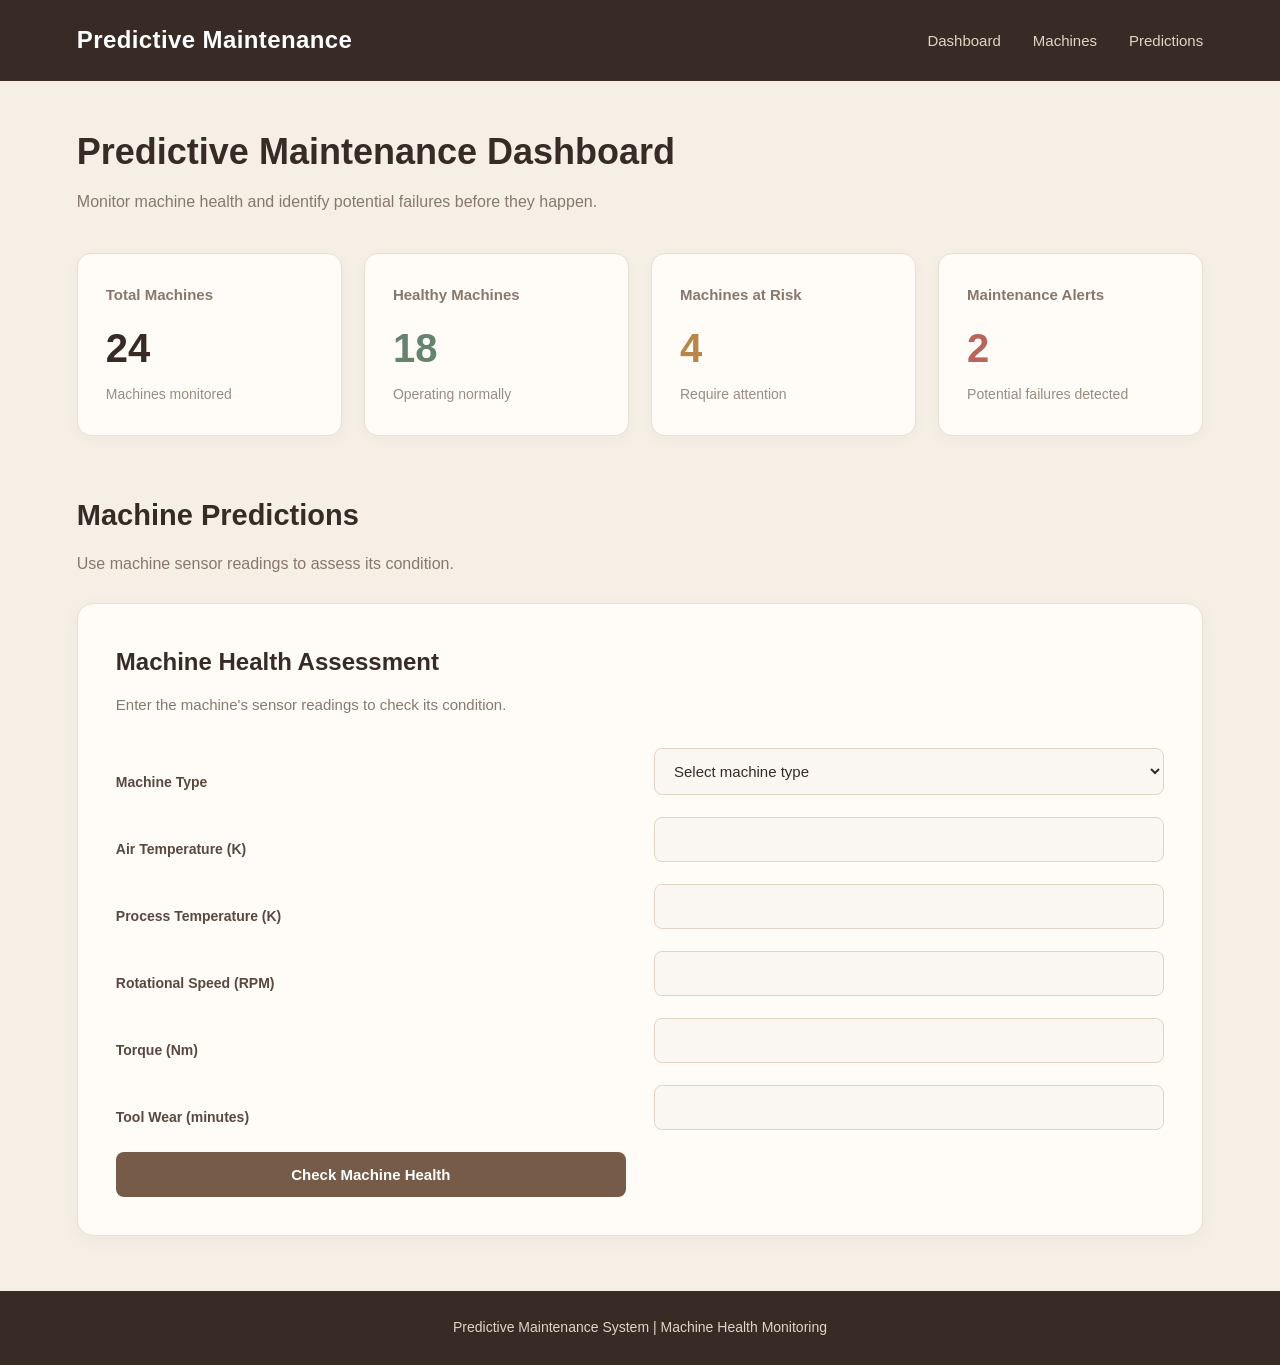
==== Frontend/index.html @ ac49d3b2 "Add frontend and backend integration" ====
<!DOCTYPE html>
<html lang="en">
<head>
    <meta charset="UTF-8">
    <meta name="viewport" content="width=device-width, initial-scale=1.0">
    <title>Predictive Maintenance System</title>
    <link rel="stylesheet" href="style.css">
</head>
<body>

    <!-- Navigation bar -->
    <nav class="navbar">
        <div class="logo">Predictive Maintenance</div>
        <ul class="nav-links">
            <li><a href="#dashboard">Dashboard</a></li>
            <li><a href="#machines">Machines</a></li>
            <li><a href="#prediction">Predictions</a></li>
        </ul>
    </nav>

    <!-- Main dashboard -->
    <main class="container" id="dashboard">

        <section class="welcome">
            <h1>Predictive Maintenance Dashboard</h1>
            <p>Monitor machine health and identify potential failures before they happen.</p>
        </section>

        <!-- Overview cards -->
        <section class="stats" id="machines">

            <div class="card">
                <h3>Total Machines</h3>
                <p class="number">24</p>
                <span>Machines monitored</span>
            </div>

            <div class="card">
                <h3>Healthy Machines</h3>
                <p class="number healthy">18</p>
                <span>Operating normally</span>
            </div>

            <div class="card">
                <h3>Machines at Risk</h3>
                <p class="number warning">4</p>
                <span>Require attention</span>
            </div>

            <div class="card">
                <h3>Maintenance Alerts</h3>
                <p class="number danger">2</p>
                <span>Potential failures detected</span>
            </div>

        </section>

        <!-- Prediction section -->
        <section class="prediction-section" id="prediction">
            <h2>Machine Predictions</h2>
            <p>Use machine sensor readings to assess its condition.</p>

            <div class="prediction-box">
                <h3>Machine Health Assessment</h3>
                <p>Enter the machine's sensor readings to check its condition.</p>

                <form id="predictionForm">

                    <!-- Machine Type -->
                    <label for="machineType">Machine Type</label>
                    <select id="machineType" name="machineType" required>
                        <option value="">Select machine type</option>
                        <option value="L">L - Low</option>
                        <option value="M">M - Medium</option>
                        <option value="H">H - High</option>
                    </select>

                    <!-- Sensor readings -->
                    <label for="airTemperature">Air Temperature (K)</label>
                    <input type="number" id="airTemperature" name="airTemperature" step="any" required>

                    <label for="processTemperature">Process Temperature (K)</label>
                    <input type="number" id="processTemperature" name="processTemperature" step="any" required>

                    <label for="rotationalSpeed">Rotational Speed (RPM)</label>
                    <input type="number" id="rotationalSpeed" name="rotationalSpeed" step="any" required>

                    <label for="torque">Torque (Nm)</label>
                    <input type="number" id="torque" name="torque" step="any" required>

                    <label for="toolWear">Tool Wear (minutes)</label>
                    <input type="number" id="toolWear" name="toolWear" step="any" required>

                    <button type="submit">Check Machine Health</button>

                </form>

                <!-- Display prediction here only once -->
                <div id="predictionResult" aria-live="polite"></div>

            </div>
        </section>

    </main>

    <footer>
        <p>Predictive Maintenance System | Machine Health Monitoring</p>
    </footer>

    <script src="script.js"></script>
</body>
</html>
---- Frontend/style.css ----
/* =========================================
   1. GLOBAL STYLING
========================================= */

* {
    margin: 0;
    padding: 0;
    box-sizing: border-box;
}

html {
    scroll-behavior: smooth;
}

body {
    font-family: "Segoe UI", Arial, sans-serif;
    background-color: #F5EFE6;
    color: #382B25;
    line-height: 1.7;
}

/* =========================================
   2. NAVIGATION BAR
========================================= */

.navbar {
    background-color: #382B25;
    color: #FFFFFF;
    padding: 20px 6%;
    display: flex;
    justify-content: space-between;
    align-items: center;
    flex-wrap: wrap;
    gap: 15px;
}

.logo {
    font-size: 24px;
    font-weight: 650;
    letter-spacing: 0.4px;
}

.nav-links {
    list-style: none;
    display: flex;
    align-items: center;
    gap: 32px;
}

.nav-links a {
    color: #E2D4C2;
    text-decoration: none;
    font-size: 15px;
    font-weight: 500;
    transition: color 0.25s ease;
}

.nav-links a:hover {
    color: #C5A47E;
}

/* =========================================
   3. MAIN CONTAINER
========================================= */

.container {
    width: 88%;
    max-width: 1500px;
    margin: 48px auto;
}

/* =========================================
   4. WELCOME SECTION
========================================= */

.welcome {
    margin-bottom: 38px;
}

.welcome h1 {
    font-size: 36px;
    font-weight: 700;
    line-height: 1.3;
    margin-bottom: 12px;
    color: #382B25;
}

.welcome p {
    font-size: 16px;
    color: #88786B;
}

/* =========================================
   5. DASHBOARD STATISTICS CARDS
========================================= */

.stats {
    display: grid;
    grid-template-columns: repeat(4, minmax(0, 1fr));
    gap: 22px;
    margin-bottom: 55px;
}

.card {
    background-color: #FFFCF8;
    padding: 28px;
    border-radius: 14px;
    border: 1px solid #E9DFD2;
    box-shadow: 0 4px 15px rgba(56, 43, 37, 0.035);
    transition: transform 0.25s ease,
                box-shadow 0.25s ease;
}

.card:hover {
    transform: translateY(-3px);
    box-shadow: 0 9px 22px rgba(56, 43, 37, 0.08);
}

.card h3 {
    font-size: 15px;
    font-weight: 600;
    color: #88786B;
    margin-bottom: 15px;
}

.number {
    font-size: 40px;
    font-weight: 700;
    line-height: 1.3;
    margin-bottom: 9px;
    color: #382B25;
}

.card span {
    display: block;
    font-size: 14px;
    color: #9A8B7E;
}

.healthy {
    color: #66836C;
}

.warning {
    color: #B78648;
}

.danger {
    color: #B7655D;
}

/* =========================================
   6. MACHINE PREDICTION SECTION
========================================= */

.prediction-section {
    margin-top: 38px;
}

.prediction-section h2 {
    font-size: 29px;
    font-weight: 700;
    margin-bottom: 10px;
    color: #382B25;
}

.prediction-section > p {
    font-size: 16px;
    color: #88786B;
    margin-bottom: 25px;
}

/* =========================================
   7. MACHINE HEALTH ASSESSMENT BOX
========================================= */

.prediction-box {
    background-color: #FFFCF8;
    padding: 38px;
    border-radius: 16px;
    margin-top: 25px;
    border: 1px solid #E9DFD2;
    box-shadow: 0 5px 20px rgba(56, 43, 37, 0.04);
}

.prediction-box h3 {
    font-size: 24px;
    font-weight: 650;
    color: #382B25;
    margin-bottom: 10px;
}

.prediction-box > p {
    font-size: 15px;
    color: #88786B;
    margin-bottom: 30px;
}

/* =========================================
   8. SENSOR INPUT FORM
========================================= */

#predictionForm {
    display: grid;
    grid-template-columns: repeat(2, minmax(0, 1fr));
    gap: 22px 28px;
    align-items: end;
}

#predictionForm label {
    display: flex;
    flex-direction: column;
    gap: 9px;
    font-size: 14px;
    font-weight: 600;
    color: #59483D;
}

#predictionForm input,
#predictionForm select {
    width: 100%;
    min-width: 0;
    padding: 13px 15px;
    border: 1px solid #E2D4C2;
    border-radius: 8px;
    font-size: 15px;
    font-family: inherit;
    color: #382B25;
    background-color: #FAF7F2;
    transition: border-color 0.2s ease,
                box-shadow 0.2s ease,
                background-color 0.2s ease;
}

#predictionForm input:focus,
#predictionForm select:focus {
    outline: none;
    border-color: #B9956D;
    background-color: #FFFFFF;
    box-shadow: 0 0 0 3px rgba(197, 164, 126, 0.18);
}

#predictionForm input::placeholder {
    color: #B1A397;
}

/* =========================================
   9. SUBMIT BUTTON
========================================= */

#predictionForm button {
    width: 100%;
    padding: 14px 20px;
    border: none;
    border-radius: 8px;
    background-color: #765B49;
    color: #FFFFFF;
    font-size: 15px;
    font-weight: 600;
    font-family: inherit;
    cursor: pointer;
    transition: background-color 0.25s ease,
                transform 0.25s ease;
}

#predictionForm button:hover {
    background-color: #594333;
    transform: translateY(-2px);
}

#predictionForm button:active {
    transform: translateY(0);
}

#predictionForm button:disabled {
    background-color: #B5A89C;
    cursor: not-allowed;
    transform: none;
}

/* =========================================
   10. PREDICTION RESULT
========================================= */

#predictionResult {
    margin-top: 25px;
    padding: 20px;
    border-radius: 10px;
    font-size: 15px;
    line-height: 1.8;
    overflow-wrap: anywhere;
}

#predictionResult:empty {
    display: none;
}

/* =========================================
   11. MACHINE TABLES
========================================= */

.table-container {
    width: 100%;
    overflow-x: auto;
    margin-top: 25px;
    border-radius: 10px;
}

table {
    width: 100%;
    border-collapse: collapse;
    background-color: #FFFCF8;
}

th,
td {
    padding: 15px;
    text-align: left;
    border-bottom: 1px solid #E9DFD2;
}

th {
    background-color: #EDE3D7;
    color: #59483D;
    font-weight: 600;
}

tr:hover {
    background-color: #FAF7F2;
}

/* =========================================
   12. FOOTER
========================================= */

footer {
    text-align: center;
    padding: 25px;
    margin-top: 55px;
    background-color: #382B25;
    color: #E2D4C2;
}

footer p {
    font-size: 14px;
}

/* =========================================
   13. TABLET RESPONSIVENESS
========================================= */

@media (max-width: 1000px) {

    .container {
        width: 92%;
    }

    .stats {
        grid-template-columns: repeat(2, minmax(0, 1fr));
    }

    .welcome h1 {
        font-size: 32px;
    }

    .prediction-box {
        padding: 30px;
    }
}

/* =========================================
   14. MOBILE RESPONSIVENESS
========================================= */

@media (max-width: 600px) {

    .navbar {
        flex-direction: column;
        align-items: flex-start;
        padding: 20px 5%;
    }

    .logo {
        font-size: 21px;
    }

    .nav-links {
        flex-wrap: wrap;
        gap: 16px;
    }

    .container {
        width: 92%;
        margin: 28px auto;
    }

    .welcome h1 {
        font-size: 27px;
    }

    .welcome p,
    .prediction-section > p {
        font-size: 15px;
    }

    .stats {
        grid-template-columns: 1fr;
        gap: 17px;
    }

    .card {
        padding: 24px;
    }

    .number {
        font-size: 36px;
    }

    .prediction-section h2 {
        font-size: 25px;
    }

    .prediction-box {
        padding: 22px;
    }

    .prediction-box h3 {
        font-size: 21px;
    }

    #predictionForm {
        grid-template-columns: 1fr;
        gap: 19px;
    }

    #predictionForm button {
        padding: 14px;
    }

    th,
    td {
        padding: 10px;
        font-size: 13px;
    }
}
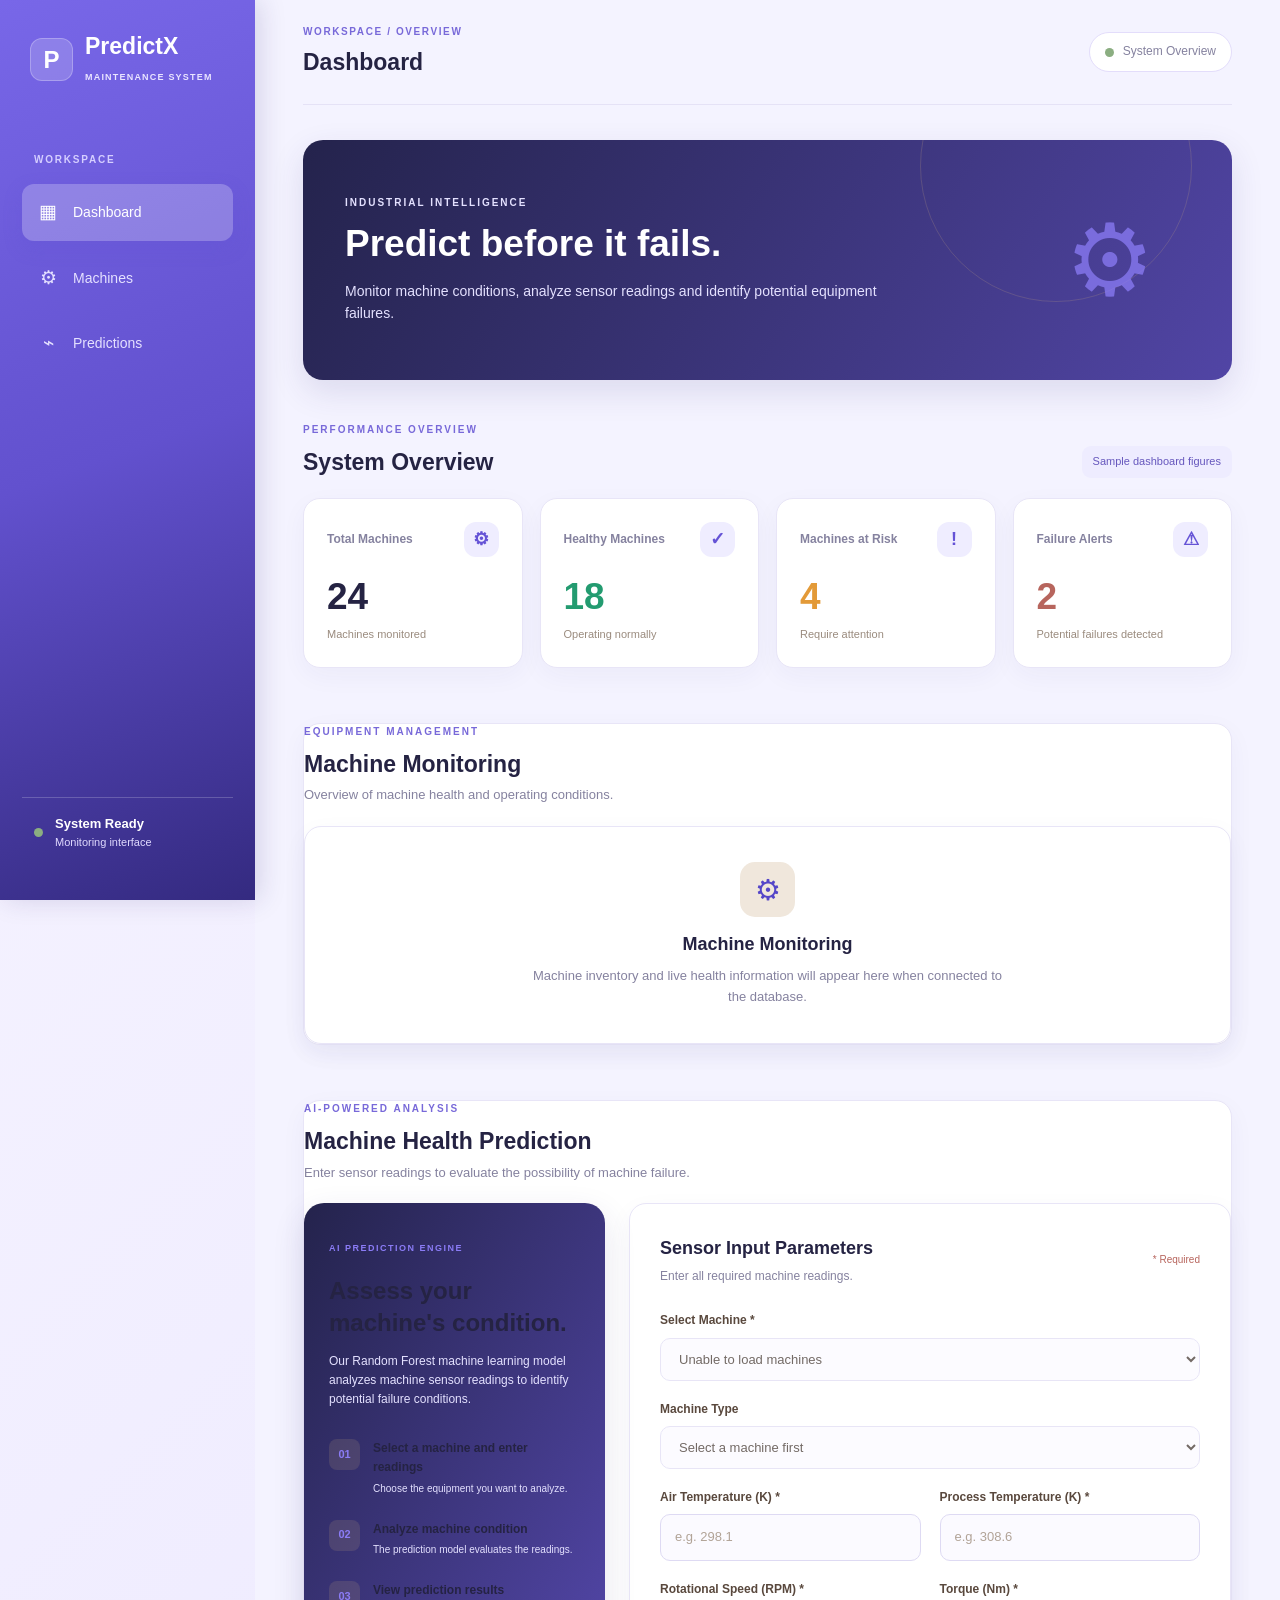
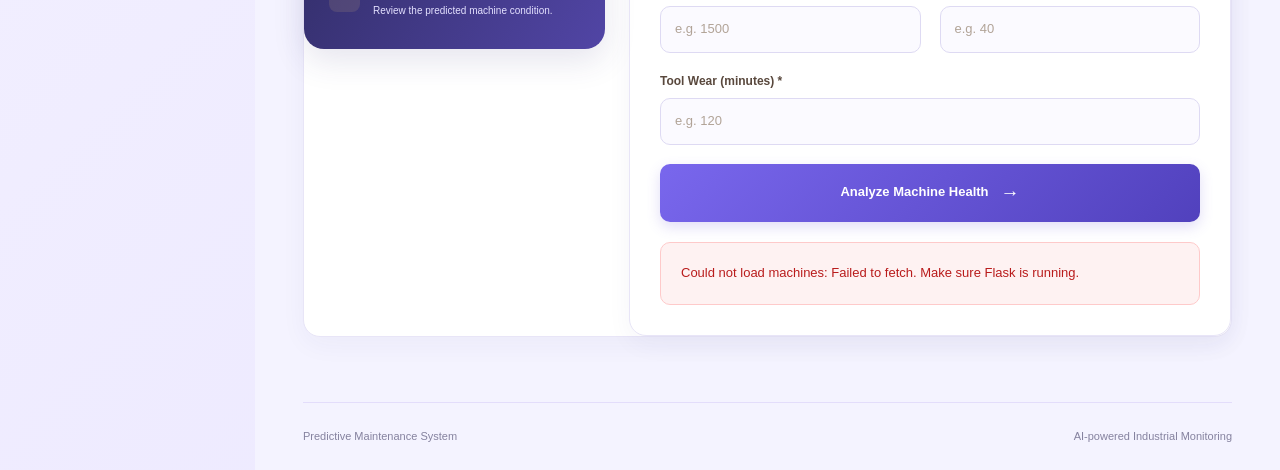
==== commit dfdaafda: "Update frontend and backend functionality" ====
--- a/Frontend/index.html
+++ b/Frontend/index.html
@@ -4,110 +4,319 @@
 <head>
     <meta charset="UTF-8">
     <meta name="viewport" content="width=device-width, initial-scale=1.0">
-    <title>Predictive Maintenance System</title>
+    <title>PredictX Maintenance | Industrial Intelligence</title>
     <link rel="stylesheet" href="style.css">
 </head>
 <body>
 
-    <!-- Navigation bar -->
-    <nav class="navbar">
-        <div class="logo">Predictive Maintenance</div>
-        <ul class="nav-links">
-            <li><a href="#dashboard">Dashboard</a></li>
-            <li><a href="#machines">Machines</a></li>
-            <li><a href="#prediction">Predictions</a></li>
-        </ul>
-    </nav>
-
-    <!-- Main dashboard -->
-    <main class="container" id="dashboard">
-
-        <section class="welcome">
-            <h1>Predictive Maintenance Dashboard</h1>
-            <p>Monitor machine health and identify potential failures before they happen.</p>
+<div class="app-layout">
+
+    <!-- Sidebar -->
+    <aside class="sidebar">
+        <div class="logo">
+            <span class="logo-icon">P</span>
+            <div>
+                <h2>PredictX</h2>
+                <span>MAINTENANCE SYSTEM</span>
+            </div>
+        </div>
+
+        <p class="menu-label">WORKSPACE</p>
+
+        <nav class="sidebar-nav">
+            <a href="index.html" class="nav-item active">
+                <span>▦</span> Dashboard
+            </a>
+            <a href="machines.html" class="nav-item">
+                <span>⚙</span> Machines
+            </a>
+            <a href="predictions.html" class="nav-item">
+                <span>⌁</span> Predictions
+            </a>
+        </nav>
+
+        <div class="sidebar-bottom">
+            <div class="system-status">
+                <span class="status-dot"></span>
+                <div>
+                    <strong>System Ready</strong>
+                    <small>Monitoring interface</small>
+                </div>
+            </div>
+        </div>
+    </aside>
+
+    <!-- Main content -->
+    <main class="main-content">
+
+        <!-- Top bar -->
+        <header class="topbar">
+            <div>
+                <p class="breadcrumb">WORKSPACE / OVERVIEW</p>
+                <h2>Dashboard</h2>
+            </div>
+            <div class="topbar-right">
+                <span class="live-indicator">
+                    <span class="status-dot"></span>
+                    System Overview
+                </span>
+            </div>
+        </header>
+
+        <!-- Dashboard -->
+        <section class="dashboard-section" id="dashboard">
+
+            <div class="welcome">
+                <div>
+                    <p class="eyebrow">INDUSTRIAL INTELLIGENCE</p>
+                    <h1>Predict before it fails.</h1>
+                    <p>
+                        Monitor machine conditions, analyze sensor readings
+                        and identify potential equipment failures.
+                    </p>
+                </div>
+                <div class="welcome-icon">⚙</div>
+            </div>
+
+            <!-- Statistics -->
+            <div class="section-heading">
+                <div>
+                    <p class="eyebrow">PERFORMANCE OVERVIEW</p>
+                    <h2>System Overview</h2>
+                </div>
+                <span class="data-note">Sample dashboard figures</span>
+            </div>
+
+            <div class="stats-grid">
+
+                <div class="stat-card">
+                    <div class="stat-top">
+                        <span>Total Machines</span>
+                        <span class="stat-icon">⚙</span>
+                    </div>
+                    <h3 class="number">24</h3>
+                    <p>Machines monitored</p>
+                </div>
+
+                <div class="stat-card">
+                    <div class="stat-top">
+                        <span>Healthy Machines</span>
+                        <span class="stat-icon healthy-icon">✓</span>
+                    </div>
+                    <h3 class="number healthy">18</h3>
+                    <p>Operating normally</p>
+                </div>
+
+                <div class="stat-card">
+                    <div class="stat-top">
+                        <span>Machines at Risk</span>
+                        <span class="stat-icon warning-icon">!</span>
+                    </div>
+                    <h3 class="number warning">4</h3>
+                    <p>Require attention</p>
+                </div>
+
+                <div class="stat-card">
+                    <div class="stat-top">
+                        <span>Failure Alerts</span>
+                        <span class="stat-icon danger-icon">⚠</span>
+                    </div>
+                    <h3 class="number danger">2</h3>
+                    <p>Potential failures detected</p>
+                </div>
+
+            </div>
         </section>
 
-        <!-- Overview cards -->
-        <section class="stats" id="machines">
-
-            <div class="card">
-                <h3>Total Machines</h3>
-                <p class="number">24</p>
-                <span>Machines monitored</span>
-            </div>
-
-            <div class="card">
-                <h3>Healthy Machines</h3>
-                <p class="number healthy">18</p>
-                <span>Operating normally</span>
-            </div>
-
-            <div class="card">
-                <h3>Machines at Risk</h3>
-                <p class="number warning">4</p>
-                <span>Require attention</span>
-            </div>
-
-            <div class="card">
-                <h3>Maintenance Alerts</h3>
-                <p class="number danger">2</p>
-                <span>Potential failures detected</span>
+        <!-- Machines -->
+        <section class="content-section" id="machines">
+
+            <div class="section-heading">
+                <div>
+                    <p class="eyebrow">EQUIPMENT MANAGEMENT</p>
+                    <h2>Machine Monitoring</h2>
+                    <p class="section-description">
+                        Overview of machine health and operating conditions.
+                    </p>
+                </div>
+            </div>
+
+            <div class="machine-panel">
+                <div class="machine-placeholder">
+                    <span class="machine-symbol">⚙</span>
+                    <h3>Machine Monitoring</h3>
+                    <p>
+                        Machine inventory and live health information
+                        will appear here when connected to the database.
+                    </p>
+                </div>
             </div>
 
         </section>
 
-        <!-- Prediction section -->
-        <section class="prediction-section" id="prediction">
-            <h2>Machine Predictions</h2>
-            <p>Use machine sensor readings to assess its condition.</p>
-
-            <div class="prediction-box">
-                <h3>Machine Health Assessment</h3>
-                <p>Enter the machine's sensor readings to check its condition.</p>
-
-                <form id="predictionForm">
-
-                    <!-- Machine Type -->
-                    <label for="machineType">Machine Type</label>
-                    <select id="machineType" name="machineType" required>
-                        <option value="">Select machine type</option>
-                        <option value="L">L - Low</option>
-                        <option value="M">M - Medium</option>
-                        <option value="H">H - High</option>
-                    </select>
-
-                    <!-- Sensor readings -->
-                    <label for="airTemperature">Air Temperature (K)</label>
-                    <input type="number" id="airTemperature" name="airTemperature" step="any" required>
-
-                    <label for="processTemperature">Process Temperature (K)</label>
-                    <input type="number" id="processTemperature" name="processTemperature" step="any" required>
-
-                    <label for="rotationalSpeed">Rotational Speed (RPM)</label>
-                    <input type="number" id="rotationalSpeed" name="rotationalSpeed" step="any" required>
-
-                    <label for="torque">Torque (Nm)</label>
-                    <input type="number" id="torque" name="torque" step="any" required>
-
-                    <label for="toolWear">Tool Wear (minutes)</label>
-                    <input type="number" id="toolWear" name="toolWear" step="any" required>
-
-                    <button type="submit">Check Machine Health</button>
-
-                </form>
-
-                <!-- Display prediction here only once -->
-                <div id="predictionResult" aria-live="polite"></div>
-
+        <!-- Predictions -->
+        <section class="content-section" id="prediction">
+
+            <div class="section-heading">
+                <div>
+                    <p class="eyebrow">AI-POWERED ANALYSIS</p>
+                    <h2>Machine Health Prediction</h2>
+                    <p class="section-description">
+                        Enter sensor readings to evaluate the possibility
+                        of machine failure.
+                    </p>
+                </div>
+            </div>
+
+            <div class="prediction-layout">
+
+                <div class="prediction-info">
+                    <span class="ai-label">AI PREDICTION ENGINE</span>
+                    <h3>Assess your machine's condition.</h3>
+                    <p>
+                        Our Random Forest machine learning model analyzes
+                        machine sensor readings to identify potential
+                        failure conditions.
+                    </p>
+
+                    <div class="info-point">
+                        <span>01</span>
+                        <div>
+                            <strong>Select a machine and enter readings</strong>
+                            <p>Choose the equipment you want to analyze.</p>
+                        </div>
+                    </div>
+
+                    <div class="info-point">
+                        <span>02</span>
+                        <div>
+                            <strong>Analyze machine condition</strong>
+                            <p>The prediction model evaluates the readings.</p>
+                        </div>
+                    </div>
+
+                    <div class="info-point">
+                        <span>03</span>
+                        <div>
+                            <strong>View prediction results</strong>
+                            <p>Review the predicted machine condition.</p>
+                        </div>
+                    </div>
+                </div>
+
+                <div class="prediction-box">
+
+                    <div class="form-heading">
+                        <div>
+                            <h3>Sensor Input Parameters</h3>
+                            <p>Enter all required machine readings.</p>
+                        </div>
+                        <span class="required-label">* Required</span>
+                    </div>
+
+                    <form id="predictionForm">
+
+                        <!-- NEW: Machine selection -->
+                        <div class="form-group">
+                            <label for="machineId">Select Machine *</label>
+                            <select id="machineId" name="machineId" required>
+                                <option value="">Loading machines...</option>
+                            </select>
+                        </div>
+
+                        <!-- Machine type is set automatically -->
+                        <div class="form-group">
+                            <label for="machineType">Machine Type</label>
+                            <select id="machineType" name="machineType" disabled required>
+                                <option value="">Select a machine first</option>
+                                <option value="L">L - Low</option>
+                                <option value="M">M - Medium</option>
+                                <option value="H">H - High</option>
+                            </select>
+                        </div>
+
+                        <div class="form-grid">
+
+                            <div class="form-group">
+                                <label for="airTemperature">
+                                    Air Temperature (K) *
+                                </label>
+                                <input type="number"
+                                    id="airTemperature"
+                                    name="airTemperature"
+                                    step="any"
+                                    placeholder="e.g. 298.1"
+                                    required>
+                            </div>
+
+                            <div class="form-group">
+                                <label for="processTemperature">
+                                    Process Temperature (K) *
+                                </label>
+                                <input type="number"
+                                    id="processTemperature"
+                                    name="processTemperature"
+                                    step="any"
+                                    placeholder="e.g. 308.6"
+                                    required>
+                            </div>
+
+                            <div class="form-group">
+                                <label for="rotationalSpeed">
+                                    Rotational Speed (RPM) *
+                                </label>
+                                <input type="number"
+                                    id="rotationalSpeed"
+                                    name="rotationalSpeed"
+                                    step="any"
+                                    placeholder="e.g. 1500"
+                                    required>
+                            </div>
+
+                            <div class="form-group">
+                                <label for="torque">Torque (Nm) *</label>
+                                <input type="number"
+                                    id="torque"
+                                    name="torque"
+                                    step="any"
+                                    placeholder="e.g. 40"
+                                    required>
+                            </div>
+
+                            <div class="form-group full-width">
+                                <label for="toolWear">Tool Wear (minutes) *</label>
+                                <input type="number"
+                                    id="toolWear"
+                                    name="toolWear"
+                                    step="any"
+                                    placeholder="e.g. 120"
+                                    required>
+                            </div>
+
+                        </div>
+
+                        <button type="submit" id="predictButton">
+                            Analyze Machine Health
+                            <span>→</span>
+                        </button>
+
+                    </form>
+
+                    <div id="predictionResult" aria-live="polite"></div>
+
+                </div>
             </div>
         </section>
 
+        <!-- Footer -->
+        <footer class="footer">
+            <p>Predictive Maintenance System</p>
+            <span>AI-powered Industrial Monitoring</span>
+        </footer>
+
     </main>
-
-    <footer>
-        <p>Predictive Maintenance System | Machine Health Monitoring</p>
-    </footer>
-
-    <script src="script.js"></script>
+</div>
+
+<script src="script.js"></script>
 </body>
 </html>
--- a/Frontend/style.css
+++ b/Frontend/style.css
@@ -1,8 +1,23 @@
-
 
 /* =========================================
    1. GLOBAL STYLING
 ========================================= */
+
+:root {
+    --chocolate: #382B25;
+    --coffee: #765B49;
+    --coffee-dark: #594333;
+    --gold: #C5A47E;
+    --cream: #F5EFE6;
+    --white: #FFFCF8;
+    --sand: #E2D4C2;
+    --muted: #88786B;
+    --green: #66836C;
+    --orange: #B78648;
+    --red: #B7655D;
+    --border: #E9DFD2;
+    --shadow: 0 8px 28px rgba(56, 43, 37, 0.055);
+}
 
 * {
     margin: 0;
@@ -12,262 +27,613 @@
 
 html {
     scroll-behavior: smooth;
+    scroll-padding-top: 30px;
 }
 
 body {
     font-family: "Segoe UI", Arial, sans-serif;
-    background-color: #F5EFE6;
-    color: #382B25;
-    line-height: 1.7;
-}
-
-/* =========================================
-   2. NAVIGATION BAR
-========================================= */
-
-.navbar {
-    background-color: #382B25;
-    color: #FFFFFF;
-    padding: 20px 6%;
+    background: var(--cream);
+    color: var(--chocolate);
+    line-height: 1.6;
+}
+
+a {
+    text-decoration: none;
+    color: inherit;
+}
+
+button, input, select {
+    font: inherit;
+}
+
+/* =========================================
+   2. MAIN APPLICATION LAYOUT
+========================================= */
+
+.app-layout {
+    min-height: 100vh;
+    display: flex;
+}
+
+/* =========================================
+   3. SIDEBAR
+========================================= */
+
+.sidebar {
+    width: 255px;
+    min-width: 255px;
+    min-height: 100vh;
+    background: var(--chocolate);
+    color: white;
+    padding: 32px 22px;
+    display: flex;
+    flex-direction: column;
+    position: sticky;
+    top: 0;
+    height: 100vh;
+}
+
+.logo {
+    display: flex;
+    align-items: center;
+    gap: 12px;
+    padding: 0 8px;
+    margin-bottom: 65px;
+}
+
+.logo-icon {
+    width: 43px;
+    height: 43px;
+    display: grid;
+    place-items: center;
+    background: var(--gold);
+    color: var(--chocolate);
+    border-radius: 12px;
+    font-size: 24px;
+    font-weight: 800;
+}
+
+.logo h2 {
+    font-size: 19px;
+    line-height: 1.3;
+}
+
+.logo div > span {
+    font-size: 9px;
+    letter-spacing: 1.3px;
+    color: #C8B8A7;
+}
+
+.menu-label {
+    font-size: 10px;
+    letter-spacing: 1.8px;
+    color: #A99989;
+    font-weight: 700;
+    padding: 0 12px;
+    margin-bottom: 16px;
+}
+
+.sidebar-nav {
+    display: flex;
+    flex-direction: column;
+    gap: 9px;
+}
+
+.nav-item {
+    display: flex;
+    align-items: center;
+    gap: 14px;
+    padding: 13px 15px;
+    border-radius: 9px;
+    color: #D7C9BB;
+    font-size: 14px;
+    transition: 0.25s ease;
+}
+
+.nav-item span {
+    font-size: 19px;
+    width: 22px;
+    text-align: center;
+}
+
+.nav-item:hover,
+.nav-item.active {
+    background: rgba(197, 164, 126, 0.17);
+    color: #E5C69E;
+}
+
+.sidebar-bottom {
+    margin-top: auto;
+}
+
+.system-status {
+    display: flex;
+    align-items: center;
+    gap: 12px;
+    padding: 16px 12px;
+    border-top: 1px solid rgba(255,255,255,0.12);
+}
+
+.system-status strong {
+    display: block;
+    font-size: 13px;
+}
+
+.system-status small {
+    display: block;
+    color: #B5A495;
+    font-size: 11px;
+}
+
+.status-dot {
+    display: inline-block;
+    width: 9px;
+    height: 9px;
+    background: #8BAE81;
+    border-radius: 50%;
+    flex-shrink: 0;
+}
+
+/* =========================================
+   4. MAIN CONTENT
+========================================= */
+
+.main-content {
+    flex: 1;
+    min-width: 0;
+    padding: 0 48px;
+}
+
+.topbar {
+    min-height: 105px;
     display: flex;
     justify-content: space-between;
     align-items: center;
-    flex-wrap: wrap;
+    border-bottom: 1px solid var(--border);
+    margin-bottom: 35px;
+}
+
+.breadcrumb {
+    font-size: 10px;
+    letter-spacing: 1.6px;
+    color: var(--muted);
+    font-weight: 700;
+    margin-bottom: 4px;
+}
+
+.topbar h2 {
+    font-size: 23px;
+}
+
+.topbar-right {
+    display: flex;
+    align-items: center;
+}
+
+.live-indicator {
+    display: flex;
+    align-items: center;
+    gap: 9px;
+    background: var(--white);
+    border: 1px solid var(--border);
+    padding: 9px 15px;
+    border-radius: 30px;
+    font-size: 12px;
+    color: var(--muted);
+}
+
+/* =========================================
+   5. WELCOME SECTION
+========================================= */
+
+.welcome {
+    background: linear-gradient(115deg, #382B25, #604938);
+    color: white;
+    border-radius: 17px;
+    padding: 40px 42px;
+    display: flex;
+    justify-content: space-between;
+    align-items: center;
+    min-height: 205px;
+    margin-bottom: 42px;
+    position: relative;
+    overflow: hidden;
+}
+
+.welcome::after {
+    content: "";
+    position: absolute;
+    width: 270px;
+    height: 270px;
+    border: 1px solid rgba(197,164,126,0.22);
+    border-radius: 50%;
+    right: 40px;
+    top: -110px;
+}
+
+.eyebrow {
+    font-size: 10px;
+    letter-spacing: 2px;
+    font-weight: 700;
+    color: var(--gold);
+    margin-bottom: 10px;
+}
+
+.welcome h1 {
+    font-size: clamp(27px, 3vw, 37px);
+    line-height: 1.25;
+    margin-bottom: 12px;
+}
+
+.welcome p:not(.eyebrow) {
+    color: #D6C8B9;
+    font-size: 14px;
+    max-width: 560px;
+}
+
+.welcome-icon {
+    font-size: 100px;
+    color: var(--gold);
+    opacity: 0.75;
+    padding: 0 35px;
+    position: relative;
+    z-index: 1;
+}
+
+/* =========================================
+   6. SECTION HEADINGS
+========================================= */
+
+.section-heading {
+    display: flex;
+    justify-content: space-between;
+    align-items: flex-end;
     gap: 15px;
-}
-
-.logo {
-    font-size: 24px;
-    font-weight: 650;
-    letter-spacing: 0.4px;
-}
-
-.nav-links {
-    list-style: none;
-    display: flex;
-    align-items: center;
-    gap: 32px;
-}
-
-.nav-links a {
-    color: #E2D4C2;
-    text-decoration: none;
-    font-size: 15px;
-    font-weight: 500;
-    transition: color 0.25s ease;
-}
-
-.nav-links a:hover {
-    color: #C5A47E;
-}
-
-/* =========================================
-   3. MAIN CONTAINER
-========================================= */
-
-.container {
-    width: 88%;
-    max-width: 1500px;
-    margin: 48px auto;
-}
-
-/* =========================================
-   4. WELCOME SECTION
-========================================= */
-
-.welcome {
-    margin-bottom: 38px;
-}
-
-.welcome h1 {
-    font-size: 36px;
-    font-weight: 700;
+    margin-bottom: 20px;
+}
+
+.section-heading h2 {
+    font-size: 23px;
     line-height: 1.3;
-    margin-bottom: 12px;
-    color: #382B25;
-}
-
-.welcome p {
-    font-size: 16px;
-    color: #88786B;
-}
-
-/* =========================================
-   5. DASHBOARD STATISTICS CARDS
-========================================= */
-
-.stats {
+}
+
+.data-note {
+    color: var(--muted);
+    font-size: 11px;
+    background: #EDE3D7;
+    padding: 7px 11px;
+    border-radius: 6px;
+}
+
+/* =========================================
+   7. STATISTICS CARDS
+========================================= */
+
+.stats-grid {
     display: grid;
     grid-template-columns: repeat(4, minmax(0, 1fr));
-    gap: 22px;
-    margin-bottom: 55px;
-}
-
-.card {
-    background-color: #FFFCF8;
-    padding: 28px;
+    gap: 17px;
+}
+
+.stat-card {
+    background: var(--white);
+    border: 1px solid var(--border);
+    border-radius: 13px;
+    padding: 23px;
+    box-shadow: var(--shadow);
+    transition: transform 0.25s ease, box-shadow 0.25s ease;
+}
+
+.stat-card:hover {
+    transform: translateY(-4px);
+    box-shadow: 0 12px 28px rgba(56,43,37,0.09);
+}
+
+.stat-top {
+    display: flex;
+    justify-content: space-between;
+    align-items: center;
+    gap: 8px;
+    font-size: 12px;
+    color: var(--muted);
+    font-weight: 600;
+}
+
+.stat-icon {
+    width: 35px;
+    height: 35px;
+    display: grid;
+    place-items: center;
+    background: #F0E7DC;
+    color: var(--coffee);
+    border-radius: 9px;
+    font-size: 18px;
+}
+
+.healthy-icon {
+    color: var(--green);
+    background: #EAF0E8;
+}
+
+.warning-icon {
+    color: var(--orange);
+    background: #F6EEDF;
+}
+
+.danger-icon {
+    color: var(--red);
+    background: #F6E9E6;
+}
+
+.stat-card .number {
+    font-size: 37px;
+    line-height: 1.3;
+    margin: 16px 0 5px;
+    font-weight: 750;
+}
+
+.stat-card > p {
+    font-size: 11px;
+    color: #9A8B7E;
+}
+
+.healthy {
+    color: var(--green);
+}
+
+.warning {
+    color: var(--orange);
+}
+
+.danger {
+    color: var(--red);
+}
+
+/* =========================================
+   8. CONTENT SECTIONS
+========================================= */
+
+.content-section {
+    margin-top: 55px;
+    scroll-margin-top: 30px;
+}
+
+.section-description {
+    color: var(--muted);
+    font-size: 13px;
+    margin-top: 6px;
+}
+
+/* =========================================
+   9. MACHINE MONITORING
+========================================= */
+
+.machine-panel {
+    background: var(--white);
+    border: 1px solid var(--border);
     border-radius: 14px;
-    border: 1px solid #E9DFD2;
-    box-shadow: 0 4px 15px rgba(56, 43, 37, 0.035);
-    transition: transform 0.25s ease,
-                box-shadow 0.25s ease;
-}
-
-.card:hover {
-    transform: translateY(-3px);
-    box-shadow: 0 9px 22px rgba(56, 43, 37, 0.08);
-}
-
-.card h3 {
-    font-size: 15px;
-    font-weight: 600;
-    color: #88786B;
-    margin-bottom: 15px;
-}
-
-.number {
-    font-size: 40px;
+    min-height: 210px;
+    padding: 35px;
+    box-shadow: var(--shadow);
+}
+
+.machine-placeholder {
+    text-align: center;
+    max-width: 470px;
+    margin: auto;
+}
+
+.machine-symbol {
+    display: inline-grid;
+    place-items: center;
+    width: 55px;
+    height: 55px;
+    border-radius: 15px;
+    background: #F0E7DC;
+    color: var(--coffee);
+    font-size: 29px;
+    margin-bottom: 13px;
+}
+
+.machine-placeholder h3 {
+    font-size: 18px;
+    margin-bottom: 7px;
+}
+
+.machine-placeholder p {
+    font-size: 13px;
+    color: var(--muted);
+}
+
+/* =========================================
+   10. PREDICTION LAYOUT
+========================================= */
+
+.prediction-layout {
+    display: grid;
+    grid-template-columns: minmax(230px, 0.75fr) minmax(0, 1.5fr);
+    gap: 24px;
+    align-items: start;
+}
+
+.prediction-info {
+    background: var(--chocolate);
+    color: white;
+    padding: 30px 25px;
+    border-radius: 14px;
+    position: sticky;
+    top: 25px;
+}
+
+.ai-label {
+    color: var(--gold);
+    font-size: 9px;
     font-weight: 700;
-    line-height: 1.3;
-    margin-bottom: 9px;
-    color: #382B25;
-}
-
-.card span {
+    letter-spacing: 1.5px;
+}
+
+.prediction-info h3 {
+    font-size: 24px;
+    line-height: 1.35;
+    margin: 16px 0 12px;
+}
+
+.prediction-info > p {
+    font-size: 12px;
+    color: #C8B8A7;
+    margin-bottom: 30px;
+}
+
+.info-point {
+    display: flex;
+    gap: 13px;
+    margin-top: 23px;
+    align-items: flex-start;
+}
+
+.info-point > span {
+    min-width: 31px;
+    height: 31px;
+    display: grid;
+    place-items: center;
+    border-radius: 8px;
+    background: rgba(197,164,126,0.17);
+    color: var(--gold);
+    font-size: 11px;
+    font-weight: 700;
+}
+
+.info-point strong {
+    font-size: 12px;
     display: block;
-    font-size: 14px;
-    color: #9A8B7E;
-}
-
-.healthy {
-    color: #66836C;
-}
-
-.warning {
-    color: #B78648;
-}
-
-.danger {
-    color: #B7655D;
-}
-
-/* =========================================
-   6. MACHINE PREDICTION SECTION
-========================================= */
-
-.prediction-section {
-    margin-top: 38px;
-}
-
-.prediction-section h2 {
-    font-size: 29px;
-    font-weight: 700;
-    margin-bottom: 10px;
-    color: #382B25;
-}
-
-.prediction-section > p {
-    font-size: 16px;
-    color: #88786B;
+}
+
+.info-point p {
+    color: #BDAE9E;
+    font-size: 10px;
+    margin-top: 3px;
+}
+
+/* =========================================
+   11. PREDICTION FORM BOX
+========================================= */
+
+.prediction-box {
+    background: var(--white);
+    border: 1px solid var(--border);
+    padding: 30px;
+    border-radius: 14px;
+    box-shadow: var(--shadow);
+    min-width: 0;
+}
+
+.form-heading {
+    display: flex;
+    justify-content: space-between;
+    align-items: center;
+    gap: 10px;
     margin-bottom: 25px;
 }
 
-/* =========================================
-   7. MACHINE HEALTH ASSESSMENT BOX
-========================================= */
-
-.prediction-box {
-    background-color: #FFFCF8;
-    padding: 38px;
-    border-radius: 16px;
-    margin-top: 25px;
-    border: 1px solid #E9DFD2;
-    box-shadow: 0 5px 20px rgba(56, 43, 37, 0.04);
-}
-
-.prediction-box h3 {
-    font-size: 24px;
+.form-heading h3 {
+    font-size: 18px;
+}
+
+.form-heading p {
+    color: var(--muted);
+    font-size: 12px;
+    margin-top: 4px;
+}
+
+.required-label {
+    color: var(--red);
+    font-size: 10px;
+    white-space: nowrap;
+}
+
+/* =========================================
+   12. FORM INPUTS
+========================================= */
+
+#predictionForm {
+    display: flex;
+    flex-direction: column;
+    gap: 19px;
+}
+
+.form-group {
+    display: flex;
+    flex-direction: column;
+    gap: 7px;
+    min-width: 0;
+}
+
+.form-group label {
+    font-size: 12px;
     font-weight: 650;
-    color: #382B25;
-    margin-bottom: 10px;
-}
-
-.prediction-box > p {
-    font-size: 15px;
-    color: #88786B;
-    margin-bottom: 30px;
-}
-
-/* =========================================
-   8. SENSOR INPUT FORM
-========================================= */
-
-#predictionForm {
+    color: #59483D;
+}
+
+.form-group input,
+.form-group select {
+    width: 100%;
+    min-width: 0;
+    padding: 12px 14px;
+    border: 1px solid var(--sand);
+    border-radius: 8px;
+    background: #FAF7F2;
+    color: var(--chocolate);
+    font-size: 13px;
+    outline: none;
+    transition: 0.2s ease;
+}
+
+.form-group input:focus,
+.form-group select:focus {
+    border-color: var(--gold);
+    background: white;
+    box-shadow: 0 0 0 3px rgba(197,164,126,0.16);
+}
+
+.form-group input::placeholder {
+    color: #B1A397;
+}
+
+.form-grid {
     display: grid;
     grid-template-columns: repeat(2, minmax(0, 1fr));
-    gap: 22px 28px;
-    align-items: end;
-}
-
-#predictionForm label {
-    display: flex;
-    flex-direction: column;
-    gap: 9px;
-    font-size: 14px;
-    font-weight: 600;
-    color: #59483D;
-}
-
-#predictionForm input,
-#predictionForm select {
-    width: 100%;
-    min-width: 0;
-    padding: 13px 15px;
-    border: 1px solid #E2D4C2;
-    border-radius: 8px;
-    font-size: 15px;
-    font-family: inherit;
-    color: #382B25;
-    background-color: #FAF7F2;
-    transition: border-color 0.2s ease,
-                box-shadow 0.2s ease,
-                background-color 0.2s ease;
-}
-
-#predictionForm input:focus,
-#predictionForm select:focus {
-    outline: none;
-    border-color: #B9956D;
-    background-color: #FFFFFF;
-    box-shadow: 0 0 0 3px rgba(197, 164, 126, 0.18);
-}
-
-#predictionForm input::placeholder {
-    color: #B1A397;
-}
-
-/* =========================================
-   9. SUBMIT BUTTON
+    gap: 19px;
+}
+
+.full-width {
+    grid-column: 1 / -1;
+}
+
+/* =========================================
+   13. SUBMIT BUTTON
 ========================================= */
 
 #predictionForm button {
     width: 100%;
+    display: flex;
+    justify-content: center;
+    align-items: center;
+    gap: 12px;
     padding: 14px 20px;
     border: none;
     border-radius: 8px;
-    background-color: #765B49;
-    color: #FFFFFF;
-    font-size: 15px;
-    font-weight: 600;
-    font-family: inherit;
+    background: var(--coffee);
+    color: white;
+    font-weight: 650;
+    font-size: 13px;
     cursor: pointer;
-    transition: background-color 0.25s ease,
-                transform 0.25s ease;
+    transition: 0.25s ease;
 }
 
 #predictionForm button:hover {
-    background-color: #594333;
+    background: var(--coffee-dark);
     transform: translateY(-2px);
+    box-shadow: 0 6px 15px rgba(89,67,51,0.18);
 }
 
 #predictionForm button:active {
@@ -275,20 +641,25 @@
 }
 
 #predictionForm button:disabled {
-    background-color: #B5A89C;
+    background: #B5A89C;
     cursor: not-allowed;
     transform: none;
-}
-
-/* =========================================
-   10. PREDICTION RESULT
+    box-shadow: none;
+}
+
+#predictionForm button span {
+    font-size: 19px;
+}
+
+/* =========================================
+   14. PREDICTION RESULT
 ========================================= */
 
 #predictionResult {
-    margin-top: 25px;
-    padding: 20px;
-    border-radius: 10px;
-    font-size: 15px;
+    margin-top: 22px;
+    padding: 18px;
+    border-radius: 9px;
+    font-size: 13px;
     line-height: 1.8;
     overflow-wrap: anywhere;
 }
@@ -298,7 +669,7 @@
 }
 
 /* =========================================
-   11. MACHINE TABLES
+   15. TABLES
 ========================================= */
 
 .table-container {
@@ -311,137 +682,898 @@
 table {
     width: 100%;
     border-collapse: collapse;
-    background-color: #FFFCF8;
-}
-
-th,
-td {
-    padding: 15px;
+    background: var(--white);
+}
+
+th, td {
+    padding: 14px;
     text-align: left;
-    border-bottom: 1px solid #E9DFD2;
+    border-bottom: 1px solid var(--border);
+    font-size: 13px;
 }
 
 th {
-    background-color: #EDE3D7;
+    background: #EDE3D7;
     color: #59483D;
-    font-weight: 600;
+    font-weight: 650;
 }
 
 tr:hover {
-    background-color: #FAF7F2;
-}
-
-/* =========================================
-   12. FOOTER
-========================================= */
-
-footer {
-    text-align: center;
-    padding: 25px;
-    margin-top: 55px;
-    background-color: #382B25;
-    color: #E2D4C2;
-}
-
-footer p {
-    font-size: 14px;
-}
-
-/* =========================================
-   13. TABLET RESPONSIVENESS
-========================================= */
-
-@media (max-width: 1000px) {
-
-    .container {
-        width: 92%;
-    }
-
-    .stats {
+    background: #FAF7F2;
+}
+
+/* =========================================
+   16. FOOTER
+========================================= */
+
+.footer {
+    display: flex;
+    justify-content: space-between;
+    align-items: center;
+    gap: 15px;
+    border-top: 1px solid var(--border);
+    padding: 25px 0;
+    margin-top: 65px;
+    color: var(--muted);
+    font-size: 11px;
+}
+
+/* =========================================
+   17. TABLET RESPONSIVENESS
+========================================= */
+
+@media (max-width: 1150px) {
+    .sidebar {
+        width: 220px;
+        min-width: 220px;
+    }
+
+    .main-content {
+        padding: 0 28px;
+    }
+
+    .stats-grid {
         grid-template-columns: repeat(2, minmax(0, 1fr));
     }
 
+    .prediction-layout {
+        grid-template-columns: 1fr;
+    }
+
+    .prediction-info {
+        position: static;
+    }
+}
+
+/* =========================================
+   18. MOBILE RESPONSIVENESS
+========================================= */
+
+@media (max-width: 700px) {
+    .app-layout {
+        flex-direction: column;
+    }
+
+    .sidebar {
+        width: 100%;
+        min-width: 0;
+        min-height: auto;
+        height: auto;
+        position: relative;
+        padding: 18px;
+    }
+
+    .logo {
+        margin-bottom: 18px;
+    }
+
+    .menu-label,
+    .sidebar-bottom {
+        display: none;
+    }
+
+    .sidebar-nav {
+        flex-direction: row;
+        gap: 6px;
+        overflow-x: auto;
+    }
+
+    .nav-item {
+        padding: 10px;
+        font-size: 11px;
+        white-space: nowrap;
+        gap: 6px;
+    }
+
+    .nav-item span {
+        font-size: 15px;
+    }
+
+    .main-content {
+        padding: 0 18px;
+    }
+
+    .topbar {
+        min-height: 85px;
+        margin-bottom: 23px;
+    }
+
+    .topbar h2 {
+        font-size: 19px;
+    }
+
+    .live-indicator {
+        font-size: 10px;
+        padding: 7px 10px;
+    }
+
+    .welcome {
+        padding: 28px 23px;
+        min-height: 180px;
+    }
+
     .welcome h1 {
+        font-size: 27px;
+    }
+
+    .welcome p:not(.eyebrow) {
+        font-size: 12px;
+    }
+
+    .welcome-icon {
+        display: none;
+    }
+
+    .stats-grid {
+        grid-template-columns: 1fr;
+        gap: 13px;
+    }
+
+    .stat-card {
+        padding: 19px;
+    }
+
+    .stat-card .number {
         font-size: 32px;
+        margin: 9px 0 3px;
+    }
+
+    .section-heading h2 {
+        font-size: 20px;
+    }
+
+    .data-note {
+        font-size: 9px;
+    }
+
+    .content-section {
+        margin-top: 40px;
     }
 
     .prediction-box {
-        padding: 30px;
-    }
-}
-
-/* =========================================
-   14. MOBILE RESPONSIVENESS
-========================================= */
-
-@media (max-width: 600px) {
-
-    .navbar {
+        padding: 20px;
+    }
+
+    .form-grid {
+        grid-template-columns: 1fr;
+    }
+
+    .full-width {
+        grid-column: auto;
+    }
+
+    .form-heading {
+        align-items: flex-start;
+    }
+
+    .prediction-info {
+        padding: 23px;
+    }
+
+    .footer {
         flex-direction: column;
         align-items: flex-start;
-        padding: 20px 5%;
-    }
-
-    .logo {
-        font-size: 21px;
-    }
-
-    .nav-links {
-        flex-wrap: wrap;
-        gap: 16px;
-    }
-
-    .container {
-        width: 92%;
-        margin: 28px auto;
+        gap: 5px;
+        margin-top: 40px;
+    }
+}
+
+@media (max-width: 380px) {
+    .main-content {
+        padding: 0 12px;
     }
 
     .welcome h1 {
-        font-size: 27px;
-    }
-
-    .welcome p,
-    .prediction-section > p {
-        font-size: 15px;
-    }
-
-    .stats {
+        font-size: 24px;
+    }
+
+    .nav-item {
+        font-size: 10px;
+    }
+
+    .prediction-box {
+        padding: 15px;
+    }
+}
+
+/* =====================================
+   MACHINES PAGE - INTERACTIVE UI
+===================================== */
+
+.demo-notice {
+    display: flex;
+    align-items: center;
+    gap: 10px;
+    margin: 22px 0;
+    padding: 14px 18px;
+    background: #eee5d9;
+    color: #765b49;
+    border: 1px solid #e2d4c2;
+    border-radius: 12px;
+    font-size: 13px;
+}
+
+.demo-notice span {
+    font-size: 19px;
+}
+
+.machine-workspace {
+    background: #fffcf8;
+    border: 1px solid #e9ddcf;
+    border-radius: 18px;
+    padding: 28px;
+    margin-top: 28px;
+    box-shadow: 0 10px 30px rgba(56,43,37,.04);
+}
+
+.machine-section-heading {
+    display: flex;
+    align-items: center;
+    justify-content: space-between;
+    gap: 15px;
+    margin-bottom: 24px;
+}
+
+.machine-section-heading h2,
+.machine-insight-panel h2 {
+    color: #382b25;
+    margin: 5px 0;
+}
+
+.machine-section-heading p:not(.eyebrow) {
+    color: #897565;
+    font-size: 14px;
+}
+
+.machine-total {
+    background: #f1e8de;
+    padding: 9px 14px;
+    border-radius: 9px;
+    color: #765b49;
+    font-size: 13px;
+    white-space: nowrap;
+}
+
+.machine-toolbar {
+    display: flex;
+    gap: 12px;
+    margin-bottom: 20px;
+    flex-wrap: wrap;
+}
+
+.machine-search {
+    flex: 1;
+    min-width: 210px;
+    display: flex;
+    align-items: center;
+    gap: 10px;
+    padding: 0 14px;
+    border: 1px solid #e2d4c2;
+    background: #fff;
+    border-radius: 10px;
+}
+
+.machine-search span {
+    font-size: 24px;
+    color: #967a60;
+}
+
+.machine-search input {
+    border: none;
+    outline: none;
+    width: 100%;
+    padding: 13px 0;
+    background: transparent;
+    color: #382b25;
+    font: inherit;
+}
+
+.machine-toolbar select {
+    padding: 12px 35px 12px 13px;
+    border: 1px solid #e2d4c2;
+    background: #fff;
+    border-radius: 10px;
+    color: #49382e;
+    cursor: pointer;
+    font: inherit;
+}
+
+.machine-table-wrapper {
+    overflow-x: auto;
+    border: 1px solid #eee5dc;
+    border-radius: 12px;
+}
+
+.machine-table {
+    width: 100%;
+    min-width: 800px;
+    border-collapse: collapse;
+}
+
+.machine-table th {
+    background: #f5efe6;
+    color: #806c5c;
+    padding: 16px;
+    text-align: left;
+    font-size: 12px;
+    text-transform: uppercase;
+    letter-spacing: .5px;
+    white-space: nowrap;
+}
+
+.machine-table td {
+    padding: 17px 16px;
+    border-bottom: 1px solid #f0e9e1;
+    color: #59483d;
+    font-size: 13px;
+}
+
+.machine-table tbody tr:hover {
+    background: #fbf7f1;
+}
+
+.machine-table tbody tr:last-child td {
+    border-bottom: none;
+}
+
+.type-pill {
+    background: #f1e8de;
+    color: #765b49;
+    border-radius: 6px;
+    padding: 5px 9px;
+    font-weight: 600;
+}
+
+.machine-status {
+    display: inline-flex;
+    align-items: center;
+    gap: 6px;
+    border-radius: 20px;
+    padding: 6px 11px;
+    font-size: 12px;
+    font-weight: 600;
+    white-space: nowrap;
+}
+
+.machine-status::before {
+    content: "";
+    width: 7px;
+    height: 7px;
+    border-radius: 50%;
+    background: currentColor;
+}
+
+.machine-status.healthy {
+    color: #548064;
+    background: #e8f1e9;
+}
+
+.machine-status.at-risk {
+    color: #a97834;
+    background: #f8efdf;
+}
+
+.machine-status.critical {
+    color: #b45d54;
+    background: #f8e9e6;
+}
+
+.view-machine-btn {
+    border: none;
+    background: #eee5d9;
+    color: #634a39;
+    padding: 9px 12px;
+    border-radius: 8px;
+    cursor: pointer;
+    font-weight: 600;
+    transition: .2s;
+}
+
+.view-machine-btn:hover,
+.machine-action-btn:hover {
+    background: #765b49;
+    color: white;
+}
+
+.machine-empty {
+    padding: 45px 15px;
+    text-align: center;
+    color: #806c5c;
+}
+
+.machine-empty[hidden] {
+    display: none;
+}
+
+.machine-empty span {
+    font-size: 35px;
+}
+
+.machine-empty h3 {
+    color: #382b25;
+    margin: 10px 0;
+}
+
+.machine-bottom-grid {
+    display: grid;
+    grid-template-columns: 1fr 1fr;
+    gap: 20px;
+    margin-top: 22px;
+}
+
+.machine-insight-panel {
+    background: #fffcf8;
+    border: 1px solid #e9ddcf;
+    border-radius: 16px;
+    padding: 25px;
+}
+
+.machine-insight-panel > p:not(.eyebrow) {
+    color: #897565;
+    font-size: 14px;
+    line-height: 1.7;
+    margin: 12px 0;
+}
+
+.health-bar {
+    display: flex;
+    width: 100%;
+    height: 13px;
+    overflow: hidden;
+    border-radius: 20px;
+    background: #eee5dc;
+    margin: 24px 0 15px;
+}
+
+.health-bar span {
+    height: 100%;
+    transition: width .5s ease;
+}
+
+.health-healthy { background: #6f9676; }
+.health-risk { background: #d3a052; }
+.health-critical { background: #bd6c61; }
+
+.health-legend {
+    display: flex;
+    flex-wrap: wrap;
+    gap: 18px;
+    font-size: 12px;
+    color: #806c5c;
+}
+
+.health-legend span {
+    display: flex;
+    align-items: center;
+    gap: 7px;
+}
+
+.legend-dot {
+    width: 9px;
+    height: 9px;
+    display: inline-block;
+    border-radius: 50%;
+}
+
+.healthy-dot { background: #6f9676; }
+.risk-dot { background: #d3a052; }
+.critical-dot { background: #bd6c61; }
+
+.machine-action-btn {
+    background: #eee5d9;
+    color: #634a39;
+    border: none;
+    padding: 12px 16px;
+    border-radius: 9px;
+    cursor: pointer;
+    font-weight: 600;
+    transition: .2s;
+}
+
+/* Machine details popup */
+
+.machine-modal {
+    display: none;
+    position: fixed;
+    inset: 0;
+    z-index: 1000;
+    background: rgba(30,22,18,.65);
+    align-items: center;
+    justify-content: center;
+    padding: 20px;
+}
+
+.machine-modal.show {
+    display: flex;
+}
+
+.machine-modal-content {
+    width: 100%;
+    max-width: 570px;
+    max-height: 90vh;
+    overflow-y: auto;
+    position: relative;
+    background: #fffcf8;
+    padding: 32px;
+    border-radius: 18px;
+    box-shadow: 0 20px 70px rgba(0,0,0,.2);
+    animation: machinePopup .25s ease;
+}
+
+@keyframes machinePopup {
+    from { opacity: 0; transform: translateY(15px); }
+    to { opacity: 1; transform: translateY(0); }
+}
+
+.modal-close {
+    position: absolute;
+    top: 15px;
+    right: 18px;
+    border: none;
+    background: #f1e8de;
+    color: #49382e;
+    border-radius: 50%;
+    width: 34px;
+    height: 34px;
+    font-size: 23px;
+    cursor: pointer;
+}
+
+.machine-modal-content h2 {
+    color: #382b25;
+    margin: 10px 0;
+}
+
+.machine-modal-content > p:not(.eyebrow) {
+    color: #897565;
+    font-size: 14px;
+}
+
+.modal-status-row {
+    display: flex;
+    justify-content: space-between;
+    align-items: center;
+    gap: 12px;
+    padding: 17px 0;
+    margin: 15px 0;
+    border-top: 1px solid #eee5dc;
+    border-bottom: 1px solid #eee5dc;
+    color: #806c5c;
+    font-size: 14px;
+}
+
+.modal-sensor-grid {
+    display: grid;
+    grid-template-columns: 1fr 1fr;
+    gap: 12px;
+}
+
+.modal-sensor-grid div {
+    background: #f5efe6;
+    padding: 16px;
+    border-radius: 10px;
+}
+
+.modal-sensor-grid small,
+.modal-sensor-grid strong {
+    display: block;
+}
+
+.modal-sensor-grid small {
+    color: #897565;
+    margin-bottom: 8px;
+}
+
+.modal-sensor-grid strong {
+    color: #382b25;
+    font-size: 16px;
+}
+
+.modal-demo-note {
+    margin-top: 20px;
+    font-size: 12px !important;
+}
+
+@media (max-width: 850px) {
+    .machine-bottom-grid {
         grid-template-columns: 1fr;
-        gap: 17px;
-    }
-
-    .card {
-        padding: 24px;
-    }
-
-    .number {
-        font-size: 36px;
-    }
-
-    .prediction-section h2 {
-        font-size: 25px;
-    }
-
-    .prediction-box {
-        padding: 22px;
-    }
-
-    .prediction-box h3 {
-        font-size: 21px;
-    }
-
-    #predictionForm {
-        grid-template-columns: 1fr;
-        gap: 19px;
-    }
-
-    #predictionForm button {
-        padding: 14px;
-    }
-
-    th,
-    td {
-        padding: 10px;
-        font-size: 13px;
-    }
-}
+    }
+}
+
+@media (max-width: 600px) {
+    .machine-workspace {
+        padding: 16px;
+    }
+
+    .machine-section-heading {
+        align-items: flex-start;
+        flex-direction: column;
+    }
+
+    .machine-toolbar {
+        flex-direction: column;
+    }
+
+    .machine-toolbar select {
+        width: 100%;
+    }
+
+    .machine-modal-content {
+        padding: 25px 18px;
+    }
+}
+
+
+/* PredictX refreshed lavender + indigo visual system */
+:root{--brown:#171735;--coffee:#5546c8;--gold:#8b7cf6;--cream:#f4f3ff;--white:#ffffff;--line:#e6e3f7;--muted:#777796;--green:#239b70;--orange:#e39a38}
+body{background:#f4f3ff!important;color:#242342!important;font-family:Inter,"Segoe UI",Arial,sans-serif!important}
+.sidebar{background:linear-gradient(180deg,#171735,#24234f)!important;color:#fff!important;box-shadow:5px 0 25px #28245b18}
+.logo-icon,.brand-icon{background:linear-gradient(135deg,#a99cff,#6e5ce8)!important;color:white!important}
+.sidebar-nav .nav-item{color:#d8d6f0!important;border-radius:12px!important;transition:.2s}
+.sidebar-nav .nav-item:hover,.sidebar-nav .nav-item.active{background:linear-gradient(90deg,#6755dc,#8c7bf1)!important;color:white!important;box-shadow:0 7px 18px #6252d544}
+.main-content{background:#f4f3ff!important}
+.topbar{border-color:#e5e2f6!important}
+.welcome,.prediction-info{background:linear-gradient(120deg,#24234c,#5145a5)!important;border-radius:20px!important;box-shadow:0 12px 32px #37307820}
+.welcome h1,.prediction-info h2{color:#fff!important}
+.welcome p,.prediction-info p{color:#e4e1ff!important}
+.stat-card,.machine-workspace,.prediction-box,.content-section,.machine-panel,.info-card,.component-panel{background:#fff!important;border:1px solid #e8e5f7!important;border-radius:17px!important;box-shadow:0 8px 26px #302b6b0b!important}
+.stat-card{transition:transform .2s,box-shadow .2s}.stat-card:hover{transform:translateY(-4px);box-shadow:0 14px 30px #5145a51b!important}
+.stat-icon,.component-icon{background:#efedff!important;color:#6553d6!important;border-radius:12px!important}
+.eyebrow,.breadcrumb,.crumb{color:#7869d9!important}
+button,.view-machine-btn{background:linear-gradient(100deg,#6554d7,#8878f1)!important;color:white!important;border:0!important;border-radius:10px!important;box-shadow:0 5px 14px #6756d733;cursor:pointer}
+input,select{border:1px solid #dedaf3!important;border-radius:10px!important;background:#fbfaff!important}
+input:focus,select:focus{outline:2px solid #9b8df4!important;border-color:transparent!important}
+table thead{background:#f0eeff!important;color:#5146a4!important}tr:hover{background:#faf9ff!important}
+.machine-status.healthy{background:#e5f7ef!important;color:#16845b!important}.machine-status.at-risk{background:#fff3df!important;color:#b87816!important}.machine-status.critical{background:#ffe9ed!important;color:#c4475c!important}
+.data-note,.demo-notice{background:#eeecff!important;color:#6657bd!important;border-radius:9px!important}
+@media(max-width:700px){.sidebar{box-shadow:none!important}}
+
+/* ===== PREDICTX LAVENDER & PURPLE THEME ===== */
+
+:root {
+    --primary: #6554D9;
+    --primary-dark: #342A80;
+    --lavender: #EAE6FF;
+    --light-purple: #F4F1FF;
+    --navy: #19183D;
+    --background: #F5F3FF;
+    --white: #FFFFFF;
+    --border: #E3DDFB;
+    --text: #252343;
+    --muted: #85829F;
+}
+
+body {
+    background: linear-gradient(135deg, #F7F5FF, #EAE6FF) !important;
+    color: var(--text) !important;
+}
+
+.sidebar {
+    background: linear-gradient(180deg, #19183D, #342A80) !important;
+}
+
+.card,
+.sensor-card,
+.component-panel,
+.model-panel,
+.info-card {
+    background: linear-gradient(145deg, #FFFFFF, #F8F6FF) !important;
+    border: 1px solid #E3DDFB !important;
+    box-shadow: 0 8px 24px rgba(75, 59, 160, 0.08) !important;
+}
+
+.component-card {
+    background: linear-gradient(135deg, #F0EDFF, #E5DFFF) !important;
+    border: 1px solid #DED7FF !important;
+}
+
+.component-card:hover {
+    background: linear-gradient(135deg, #E2DCFF, #D5CCFF) !important;
+}
+
+h1, h2, h3, strong {
+    color: #252343;
+}
+
+button, .primary-button {
+    background: linear-gradient(135deg, #7967ED, #5141BD) !important;
+    color: white !important;
+}
+
+.machine-id {
+    background: linear-gradient(135deg, #E9E4FF, #D8D0FF) !important;
+    color: #5745C3 !important;
+}
+/* Sidebar - Lavender AI Gradient */
+.sidebar {
+    background: linear-gradient(
+        160deg,
+        #8170F2 0%,
+        #6654D9 45%,
+        #382C83 100%
+    ) !important;
+}
+
+/* PredictX Sidebar Theme */
+.sidebar {
+    background: linear-gradient(
+        160deg,
+        #7867E8 0%,
+        #6251CE 50%,
+        #342A80 100%
+    ) !important;
+}
+
+/* PredictX Branding */
+.sidebar .logo,
+.sidebar .logo span {
+    color: #FFFFFF !important;
+    font-weight: 900 !important;
+    opacity: 1 !important;
+    text-shadow: none !important;
+}
+
+/* =========================================
+   PREDICTX - SHARED SIDEBAR
+========================================= */
+
+.sidebar {
+    background: linear-gradient(
+        160deg,
+        #7867E8 0%,
+        #6251CE 50%,
+        #342A80 100%
+    ) !important;
+    color: #FFFFFF !important;
+    box-shadow: 5px 0 25px rgba(40, 30, 100, 0.15);
+}
+
+.logo {
+    display: flex;
+    align-items: center;
+    gap: 12px;
+    margin-bottom: 65px;
+}
+
+.logo-icon {
+    width: 43px;
+    height: 43px;
+    display: grid;
+    place-items: center;
+    background: rgba(255,255,255,0.18) !important;
+    color: #FFFFFF !important;
+    border: 1px solid rgba(255,255,255,0.25);
+    border-radius: 12px;
+    font-size: 24px;
+}
+
+.logo h2 {
+    color: #FFFFFF !important;
+    font-size: 23px;
+    font-weight: 900;
+}
+
+.logo div > span {
+    color: #EAE5FF !important;
+    font-size: 9px;
+    letter-spacing: 1.2px;
+}
+
+.menu-label {
+    color: #D5CEFF !important;
+}
+
+.sidebar-nav {
+    display: flex;
+    flex-direction: column;
+    gap: 9px;
+}
+
+.nav-item {
+    color: #E5E1FF !important;
+    border-radius: 11px !important;
+    transition: all 0.25s ease;
+}
+
+.nav-item:hover {
+    background: rgba(255,255,255,0.13) !important;
+    color: #FFFFFF !important;
+}
+
+.nav-item.active {
+    background: rgba(255,255,255,0.23) !important;
+    color: #FFFFFF !important;
+    box-shadow: 0 5px 15px rgba(30,20,90,0.15);
+}
+
+.system-status {
+    border-top-color: rgba(255,255,255,0.2) !important;
+}
+
+.system-status strong {
+    color: #FFFFFF !important;
+}
+
+.system-status small {
+    color: #E0DAFF !important;
+}
+.logo h2 {
+    color: #FFFFFF !important;
+    font-size: 23px;
+    font-weight: 900;
+}
+
+.logo div > span {
+    color: #EAE5FF !important;
+    font-size: 9px;
+    letter-spacing: 1.2px;
+}
+/* ===== FINAL SHARED PREDICTX SIDEBAR THEME ===== */
+
+.app-layout .sidebar {
+    background: linear-gradient(
+        160deg,
+        #7867E8 0%,
+        #6251CE 50%,
+        #342A80 100%
+    ) !important;
+    color: #FFFFFF !important;
+}
+
+.app-layout .sidebar .logo h2 {
+    color: #FFFFFF !important;
+}
+
+.app-layout .sidebar .logo div > span {
+    color: #EAE5FF !important;
+}
+
+.app-layout .sidebar .menu-label {
+    color: #D5CEFF !important;
+}
+
+.app-layout .sidebar .nav-item {
+    color: #E5E1FF !important;
+}
+
+.app-layout .sidebar .nav-item:hover {
+    background: rgba(255,255,255,0.13) !important;
+    color: #FFFFFF !important;
+}
+
+.app-layout .sidebar .nav-item.active {
+    background: rgba(255,255,255,0.23) !important;
+    color: #FFFFFF !important;
+}
+
+.app-layout .sidebar .system-status {
+    border-top-color: rgba(255,255,255,0.2) !important;
+}
+
+.app-layout .sidebar .system-status strong {
+    color: #FFFFFF !important;
+}
+
+.app-layout .sidebar .system-status small {
+    color: #E0DAFF !important;
+}
